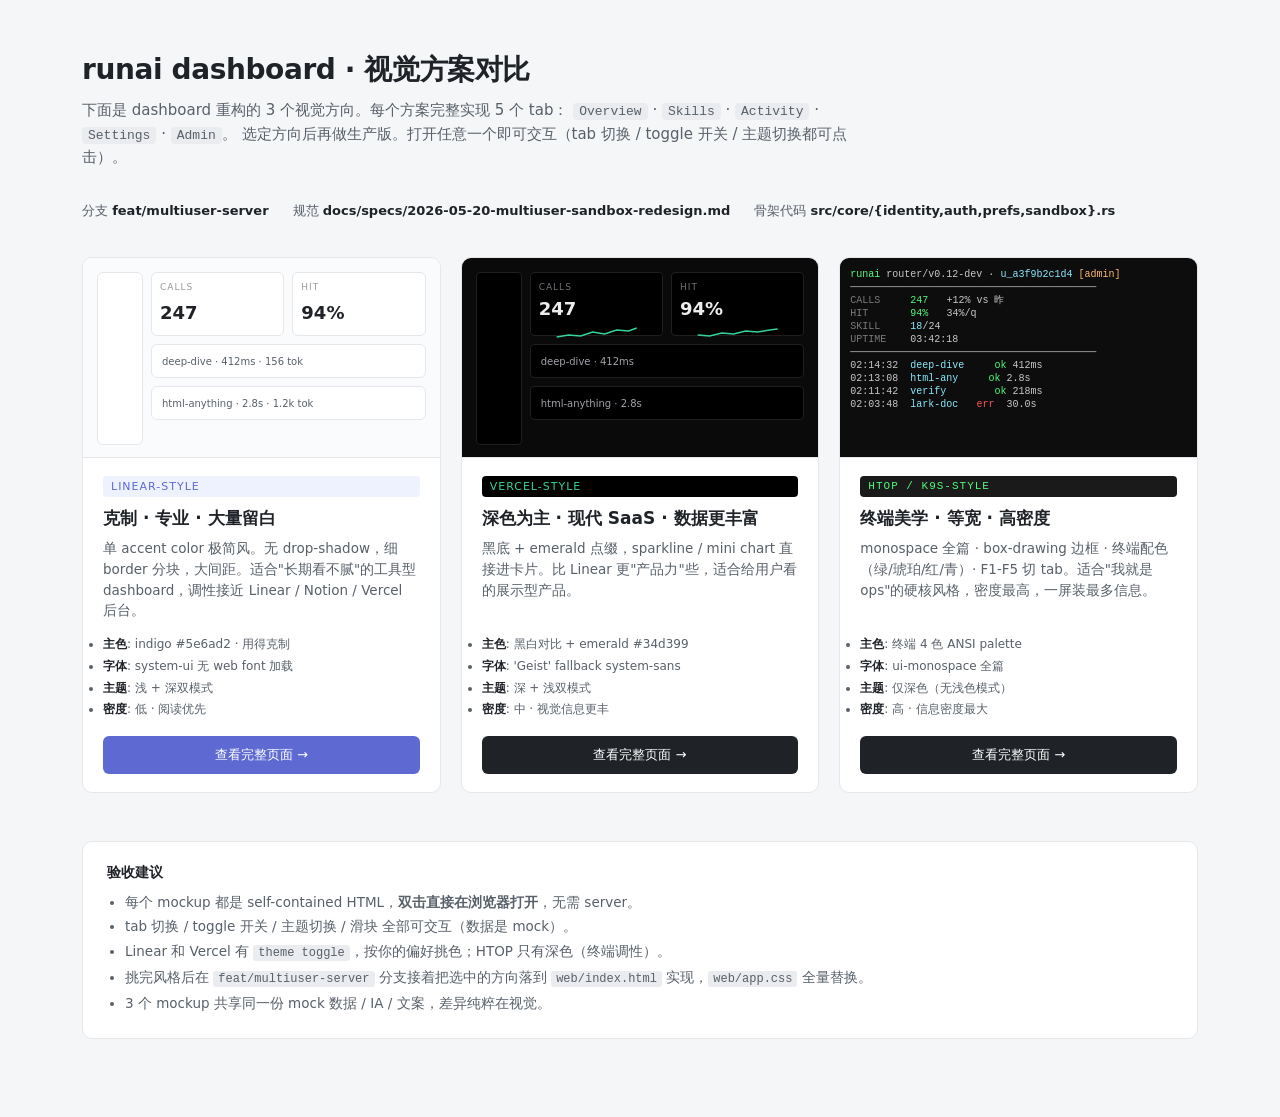
==== docs/specs/ui-mocks/index.html @ 76e66280 "[feat][Crosery] 多用户沙箱重构设计稿 + 3 视觉变种 mockup docs/specs/2026-05-20-multiuser-sandbox-redesign.md：850 行" ====
<!doctype html>
<html lang="zh">
<head>
<meta charset="utf-8">
<meta name="viewport" content="width=device-width,initial-scale=1">
<title>runai dashboard · 视觉方案对比</title>
<style>
  *{box-sizing:border-box;margin:0;padding:0}
  html,body{
    background:#f5f6f8;color:#1f2328;
    font-family:system-ui,-apple-system,"Segoe UI",Roboto,sans-serif;
    line-height:1.55;
    min-height:100vh;
  }
  .wrap{max-width:1180px;margin:0 auto;padding:48px 32px 80px}

  h1{font-size:28px;font-weight:700;letter-spacing:-0.4px;margin-bottom:8px}
  .lede{color:#586069;font-size:15px;max-width:780px;margin-bottom:32px}
  .lede code{
    background:#eaecef;padding:1px 6px;border-radius:4px;
    font-family:ui-monospace,"SF Mono",Consolas,monospace;font-size:13px;
  }

  .meta-strip{
    display:flex;gap:24px;margin-bottom:36px;
    color:#586069;font-size:13px;
  }
  .meta-strip b{color:#1f2328}

  .grid{display:grid;grid-template-columns:repeat(3,1fr);gap:20px}
  @media (max-width: 980px){.grid{grid-template-columns:1fr}}

  .card{
    background:#fff;
    border:1px solid #e5e7eb;
    border-radius:10px;
    overflow:hidden;
    display:flex;flex-direction:column;
    transition:transform 0.12s ease, box-shadow 0.12s ease;
  }
  .card:hover{
    transform:translateY(-2px);
    box-shadow:0 6px 24px rgba(15,20,30,0.06);
  }

  .preview{
    height:200px;
    position:relative;overflow:hidden;
    border-bottom:1px solid #e5e7eb;
  }

  /* preview - linear */
  .preview.linear{background:#fafbfc;padding:14px}
  .preview.linear::before{
    content:"";position:absolute;top:14px;left:14px;width:44px;height:calc(100% - 28px);
    background:#fff;border:1px solid #e5e7eb;border-radius:6px;
  }
  .preview.linear .body{
    margin-left:54px;height:100%;
    display:grid;grid-template-columns:repeat(2,1fr);gap:8px;align-content:start;
  }
  .preview.linear .body .m{
    background:#fff;border:1px solid #e5e7eb;border-radius:6px;
    padding:8px;height:64px;
    display:flex;flex-direction:column;justify-content:space-between;
  }
  .preview.linear .body .m .lbl{font-size:9px;color:#999;text-transform:uppercase;letter-spacing:1px}
  .preview.linear .body .m .v{font-size:18px;font-weight:600;color:#1f2328}
  .preview.linear .body .row{
    grid-column:1 / -1;height:34px;background:#fff;border:1px solid #e5e7eb;border-radius:6px;
    display:flex;align-items:center;padding:0 10px;font-size:10px;color:#586069;
  }
  .preview.linear .accent{color:#5e6ad2}

  /* preview - vercel */
  .preview.vercel{background:#0a0a0a;padding:14px;color:#ededed}
  .preview.vercel::before{
    content:"";position:absolute;top:14px;left:14px;width:44px;height:calc(100% - 28px);
    background:#000;border:1px solid #1f1f1f;border-radius:4px;
  }
  .preview.vercel .body{
    margin-left:54px;height:100%;
    display:grid;grid-template-columns:repeat(2,1fr);gap:8px;align-content:start;
  }
  .preview.vercel .body .m{
    background:#000;border:1px solid #1f1f1f;border-radius:4px;
    padding:8px;height:64px;
  }
  .preview.vercel .body .m .lbl{font-size:9px;color:#71717a;text-transform:uppercase;letter-spacing:1px}
  .preview.vercel .body .m .v{font-size:18px;font-weight:600;color:#ededed}
  .preview.vercel .body .m svg{margin-top:4px}
  .preview.vercel .body .row{
    grid-column:1 / -1;height:34px;background:#000;border:1px solid #1f1f1f;border-radius:4px;
    display:flex;align-items:center;padding:0 10px;font-size:10px;color:#a1a1aa;
  }
  .preview.vercel .accent{color:#34d399}

  /* preview - htop */
  .preview.htop{
    background:#0d0d0d;padding:10px;
    color:#c8c8c8;
    font-family:ui-monospace,"SF Mono","JetBrains Mono",Consolas,monospace;
    font-size:10px;line-height:1.3;
  }
  .preview.htop pre{font-family:inherit;font-size:inherit;line-height:inherit;color:inherit}
  .preview.htop .g{color:#50fa7b}
  .preview.htop .c{color:#8be9fd}
  .preview.htop .a{color:#ffb86c}
  .preview.htop .r{color:#ff5555}
  .preview.htop .d{color:#7a7a7a}

  .meta{padding:18px 20px;display:flex;flex-direction:column;flex:1}
  .meta h2{font-size:17px;font-weight:600;margin-bottom:6px}
  .meta .tag{
    display:inline-block;font-size:11px;text-transform:uppercase;letter-spacing:1px;
    background:#eef2ff;color:#5e6ad2;padding:2px 8px;border-radius:4px;
    margin-bottom:8px;
  }
  .meta.vercel .tag{background:#000;color:#34d399}
  .meta.htop .tag{
    background:#1a1a1a;color:#50fa7b;
    font-family:ui-monospace,"SF Mono",Consolas,monospace;
  }
  .meta p{color:#586069;font-size:13.5px;flex:1;margin-bottom:14px}
  .meta .traits{font-size:12px;color:#586069;margin-bottom:14px}
  .meta .traits li{margin-bottom:3px}
  .meta .traits b{color:#1f2328;font-weight:600}

  .btn{
    display:inline-flex;align-items:center;justify-content:center;
    padding:9px 14px;
    background:#1f2328;color:#fff;
    border:none;border-radius:6px;
    font-family:inherit;font-size:13px;font-weight:500;
    cursor:pointer;text-decoration:none;
    transition:background 0.12s ease;
  }
  .btn:hover{background:#0d1117}
  .btn.linear{background:#5e6ad2}
  .btn.linear:hover{background:#4d57b8}

  .footer-note{
    margin-top:48px;padding:20px 24px;
    background:#fff;border:1px solid #e5e7eb;border-radius:10px;
    font-size:13.5px;color:#586069;
  }
  .footer-note h3{font-size:14px;color:#1f2328;margin-bottom:8px;font-weight:600}
  .footer-note ul{margin-left:18px}
  .footer-note li{margin-bottom:4px}
  .footer-note code{
    background:#eaecef;padding:1px 5px;border-radius:3px;
    font-family:ui-monospace,"SF Mono",Consolas,monospace;font-size:12px;
  }
</style>
</head>
<body>
<div class="wrap">

  <h1>runai dashboard · 视觉方案对比</h1>
  <p class="lede">
    下面是 dashboard 重构的 3 个视觉方向。每个方案完整实现 5 个 tab：
    <code>Overview</code> · <code>Skills</code> · <code>Activity</code> · <code>Settings</code> · <code>Admin</code>。
    选定方向后再做生产版。打开任意一个即可交互（tab 切换 / toggle 开关 / 主题切换都可点击）。
  </p>

  <div class="meta-strip">
    <span>分支 <b>feat/multiuser-server</b></span>
    <span>规范 <b>docs/specs/2026-05-20-multiuser-sandbox-redesign.md</b></span>
    <span>骨架代码 <b>src/core/{identity,auth,prefs,sandbox}.rs</b></span>
  </div>

  <div class="grid">

    <!-- Linear -->
    <article class="card">
      <div class="preview linear">
        <div class="body">
          <div class="m"><div class="lbl">CALLS</div><div class="v">247</div></div>
          <div class="m"><div class="lbl">HIT</div><div class="v accent">94%</div></div>
          <div class="row">deep-dive · 412ms · 156 tok</div>
          <div class="row">html-anything · 2.8s · 1.2k tok</div>
        </div>
      </div>
      <div class="meta">
        <span class="tag">linear-style</span>
        <h2>克制 · 专业 · 大量留白</h2>
        <p>单 accent color 极简风。无 drop-shadow，细 border 分块，大间距。适合"长期看不腻"的工具型 dashboard，调性接近 Linear / Notion / Vercel 后台。</p>
        <ul class="traits">
          <li><b>主色</b>: indigo #5e6ad2 · 用得克制</li>
          <li><b>字体</b>: system-ui 无 web font 加载</li>
          <li><b>主题</b>: 浅 + 深双模式</li>
          <li><b>密度</b>: 低 · 阅读优先</li>
        </ul>
        <a class="btn linear" href="./dashboard-linear.html">查看完整页面 →</a>
      </div>
    </article>

    <!-- Vercel -->
    <article class="card">
      <div class="preview vercel">
        <div class="body">
          <div class="m">
            <div class="lbl">CALLS</div>
            <div class="v">247</div>
            <svg width="100%" height="14" viewBox="0 0 80 14"><polyline points="0,10 12,8 24,9 36,5 48,7 60,3 72,4 80,1" fill="none" stroke="#34d399" stroke-width="1.4"/></svg>
          </div>
          <div class="m">
            <div class="lbl">HIT</div>
            <div class="v accent">94%</div>
            <svg width="100%" height="14" viewBox="0 0 80 14"><polyline points="0,8 12,9 24,6 36,7 48,4 60,5 72,3 80,2" fill="none" stroke="#34d399" stroke-width="1.4"/></svg>
          </div>
          <div class="row">deep-dive · 412ms</div>
          <div class="row">html-anything · 2.8s</div>
        </div>
      </div>
      <div class="meta vercel">
        <span class="tag">vercel-style</span>
        <h2>深色为主 · 现代 SaaS · 数据更丰富</h2>
        <p>黑底 + emerald 点缀，sparkline / mini chart 直接进卡片。比 Linear 更"产品力"些，适合给用户看的展示型产品。</p>
        <ul class="traits">
          <li><b>主色</b>: 黑白对比 + emerald #34d399</li>
          <li><b>字体</b>: 'Geist' fallback system-sans</li>
          <li><b>主题</b>: 深 + 浅双模式</li>
          <li><b>密度</b>: 中 · 视觉信息更丰</li>
        </ul>
        <a class="btn" href="./dashboard-vercel.html">查看完整页面 →</a>
      </div>
    </article>

    <!-- HTOP -->
    <article class="card">
      <div class="preview htop">
<pre>
<span class="g">runai</span> router/v0.12-dev · <span class="c">u_a3f9b2c1d4</span> <span class="a">[admin]</span>
─────────────────────────────────────────
<span class="d">CALLS</span>     <span class="g">247</span>   +12% vs 昨
<span class="d">HIT</span>       <span class="g">94%</span>   34%/q
<span class="d">SKILL</span>     <span class="c">18</span>/24
<span class="d">UPTIME</span>    03:42:18
─────────────────────────────────────────
02:14:32  <span class="c">deep-dive</span>     <span class="g">ok</span> 412ms
02:13:08  <span class="c">html-any</span>     <span class="g">ok</span> 2.8s
02:11:42  <span class="c">verify</span>        <span class="g">ok</span> 218ms
02:03:48  <span class="c">lark-doc</span>   <span class="r">err</span>  30.0s
</pre>
      </div>
      <div class="meta htop">
        <span class="tag">htop / k9s-style</span>
        <h2>终端美学 · 等宽 · 高密度</h2>
        <p>monospace 全篇 · box-drawing 边框 · 终端配色（绿/琥珀/红/青）· F1-F5 切 tab。适合"我就是 ops"的硬核风格，密度最高，一屏装最多信息。</p>
        <ul class="traits">
          <li><b>主色</b>: 终端 4 色 ANSI palette</li>
          <li><b>字体</b>: ui-monospace 全篇</li>
          <li><b>主题</b>: 仅深色（无浅色模式）</li>
          <li><b>密度</b>: 高 · 信息密度最大</li>
        </ul>
        <a class="btn" href="./dashboard-htop.html">查看完整页面 →</a>
      </div>
    </article>

  </div>

  <div class="footer-note">
    <h3>验收建议</h3>
    <ul>
      <li>每个 mockup 都是 self-contained HTML，<b>双击直接在浏览器打开</b>，无需 server。</li>
      <li>tab 切换 / toggle 开关 / 主题切换 / 滑块 全部可交互（数据是 mock）。</li>
      <li>Linear 和 Vercel 有 <code>theme toggle</code>，按你的偏好挑色；HTOP 只有深色（终端调性）。</li>
      <li>挑完风格后在 <code>feat/multiuser-server</code> 分支接着把选中的方向落到 <code>web/index.html</code> 实现，<code>web/app.css</code> 全量替换。</li>
      <li>3 个 mockup 共享同一份 mock 数据 / IA / 文案，差异纯粹在视觉。</li>
    </ul>
  </div>

</div>
</body>
</html>
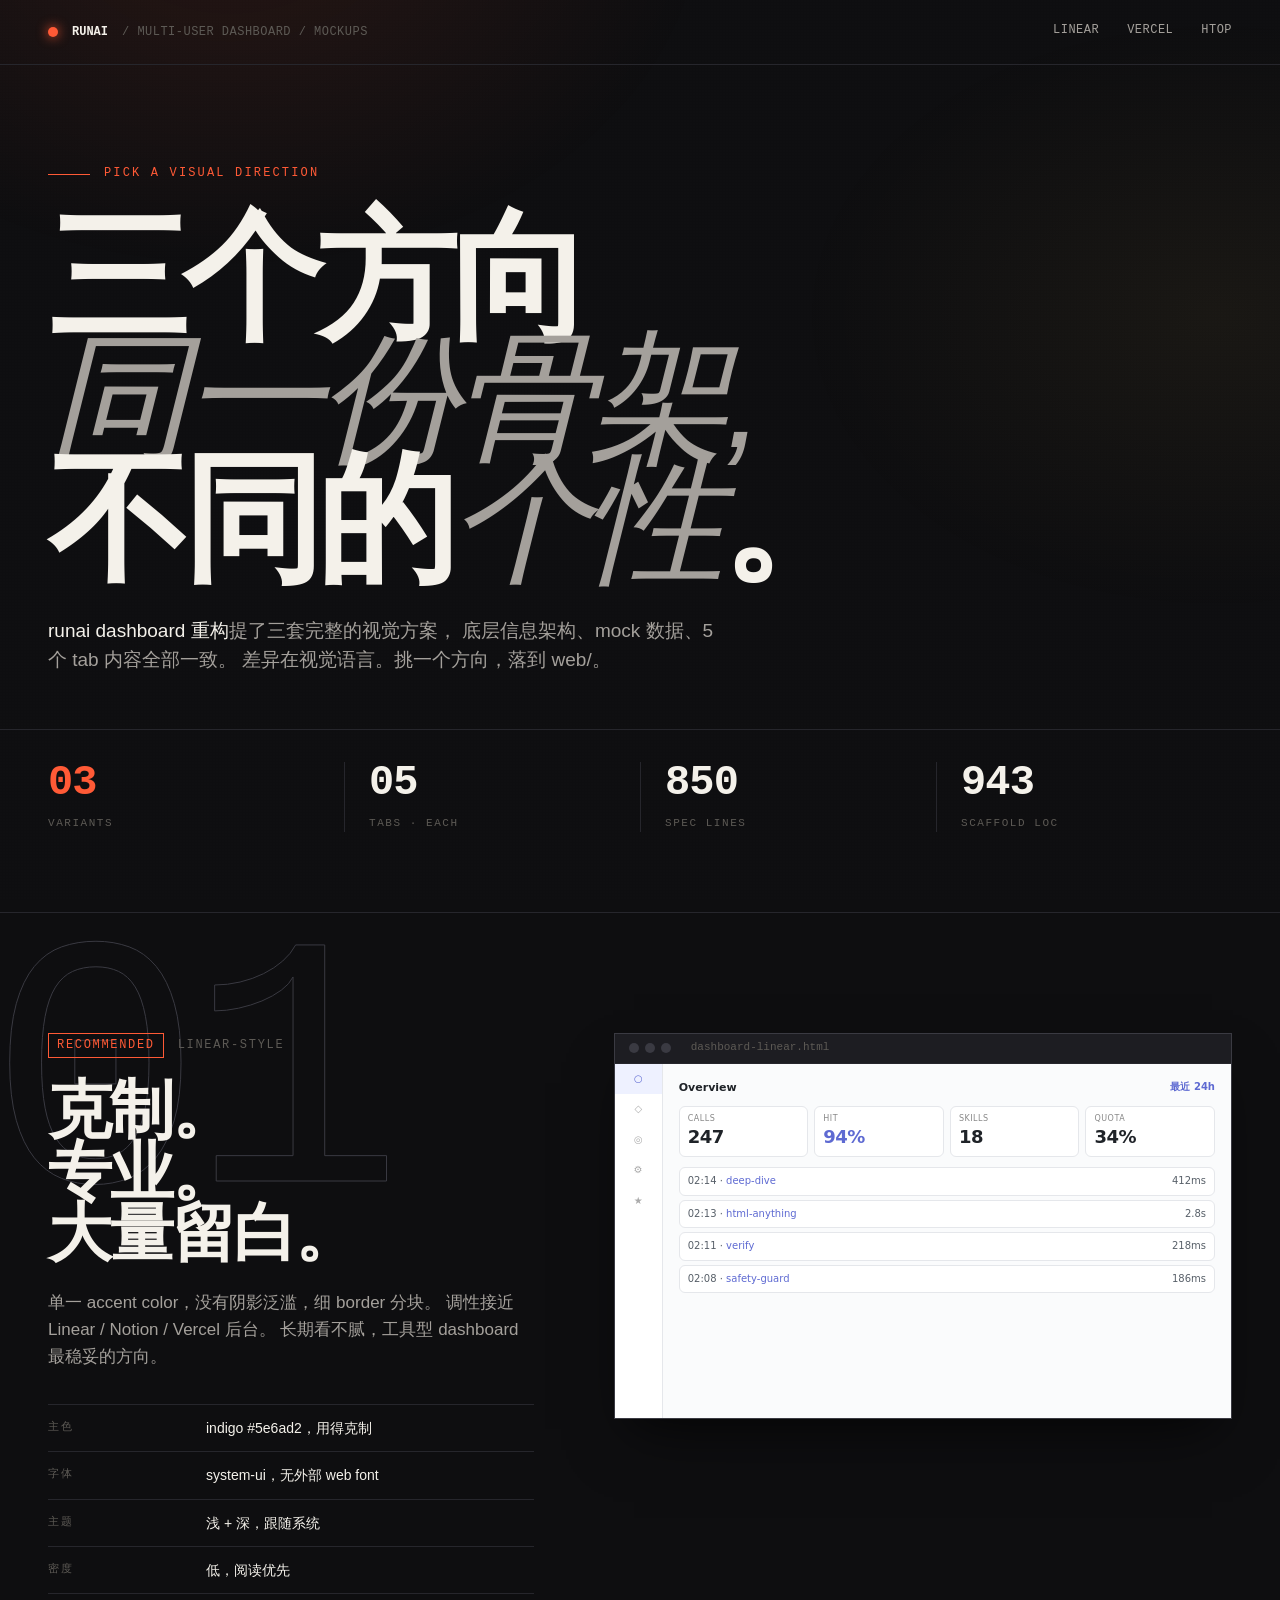
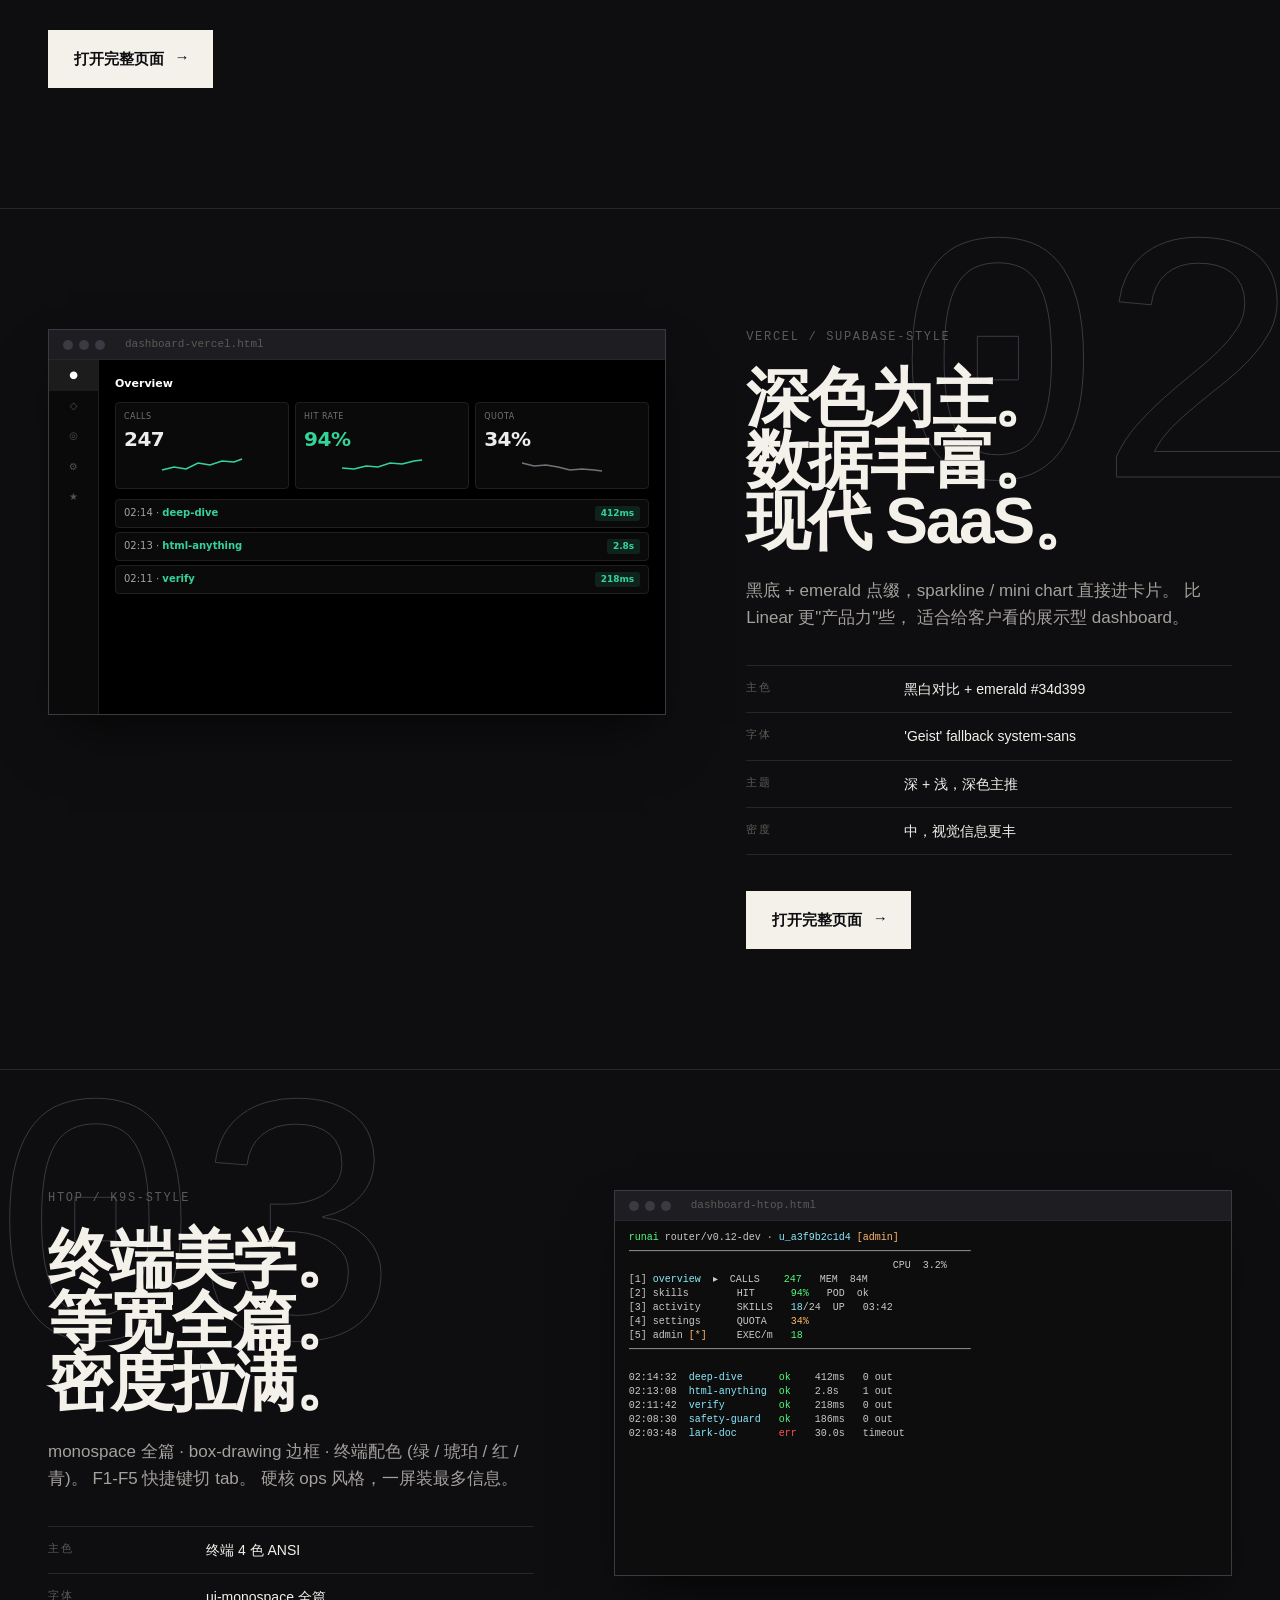
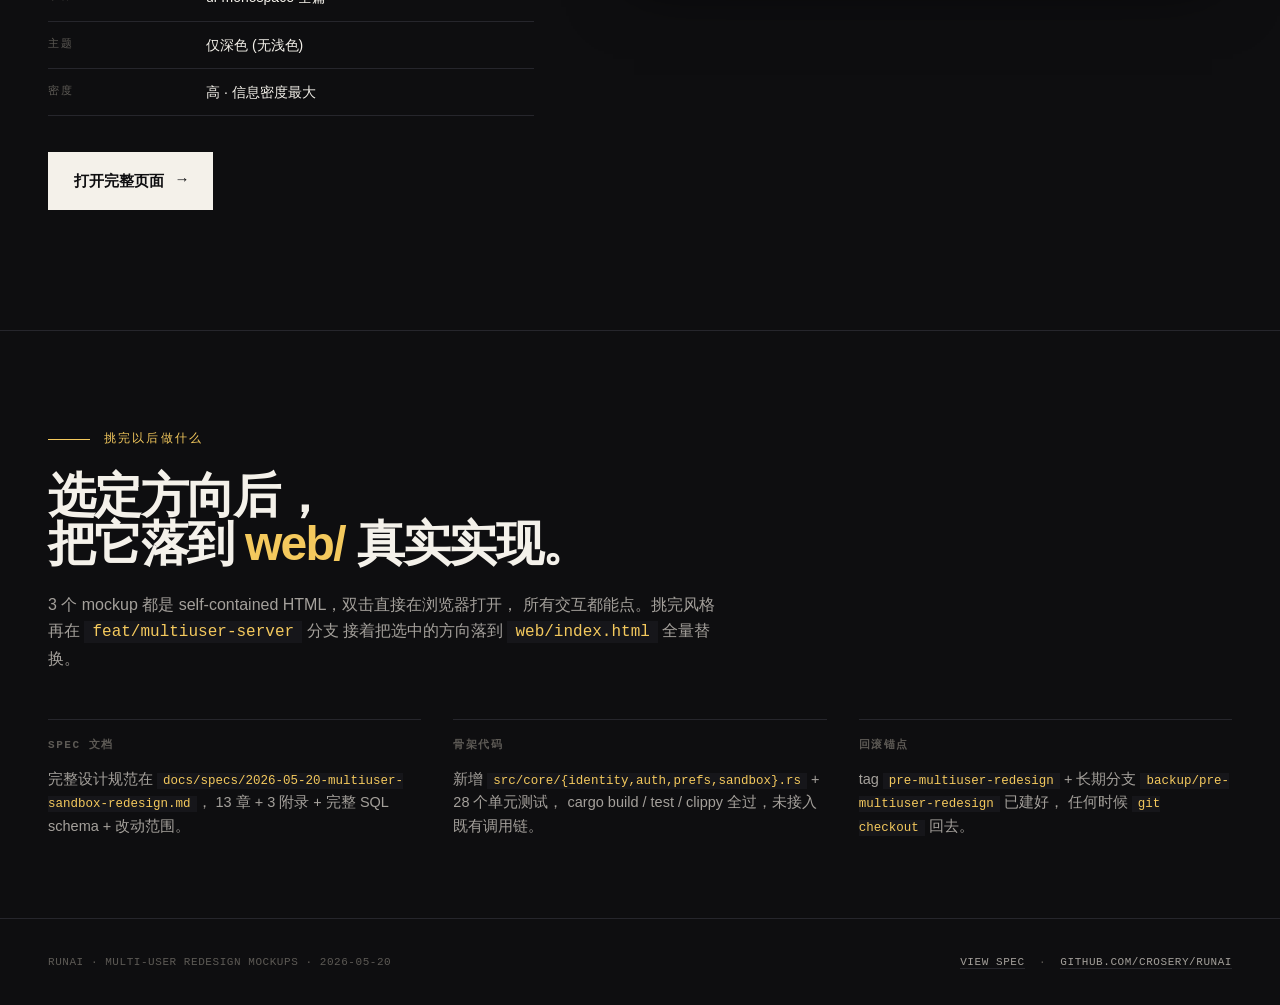
==== commit fdee38e5: "[feat][Crosery] 多用户 dashboard：server.rs 加 auth/prefs/library/admin/owner-aware skills+market handler" ====
--- a/docs/specs/ui-mocks/index.html
+++ b/docs/specs/ui-mocks/index.html
@@ -3,274 +3,661 @@
 <head>
 <meta charset="utf-8">
 <meta name="viewport" content="width=device-width,initial-scale=1">
-<title>runai dashboard · 视觉方案对比</title>
+<title>runai dashboard · 三个方向</title>
 <style>
-  *{box-sizing:border-box;margin:0;padding:0}
+  :root{
+    --bg:#0e0e10;
+    --bg-2:#16161a;
+    --bg-3:#1d1d22;
+    --ink:#f4f1ea;
+    --ink-2:#a4a09b;
+    --ink-3:#5d5a55;
+    --line:#26262c;
+    --line-bright:#3a3a42;
+    --accent:#ff5a36;
+    --accent-2:#f4c95d;
+    --mono:ui-monospace,"SF Mono","JetBrains Mono",Menlo,monospace;
+  }
+  *{margin:0;padding:0;box-sizing:border-box}
+  ::selection{background:var(--accent);color:#000}
   html,body{
-    background:#f5f6f8;color:#1f2328;
-    font-family:system-ui,-apple-system,"Segoe UI",Roboto,sans-serif;
-    line-height:1.55;
-    min-height:100vh;
-  }
-  .wrap{max-width:1180px;margin:0 auto;padding:48px 32px 80px}
-
-  h1{font-size:28px;font-weight:700;letter-spacing:-0.4px;margin-bottom:8px}
-  .lede{color:#586069;font-size:15px;max-width:780px;margin-bottom:32px}
-  .lede code{
-    background:#eaecef;padding:1px 6px;border-radius:4px;
-    font-family:ui-monospace,"SF Mono",Consolas,monospace;font-size:13px;
-  }
-
-  .meta-strip{
-    display:flex;gap:24px;margin-bottom:36px;
-    color:#586069;font-size:13px;
-  }
-  .meta-strip b{color:#1f2328}
-
-  .grid{display:grid;grid-template-columns:repeat(3,1fr);gap:20px}
-  @media (max-width: 980px){.grid{grid-template-columns:1fr}}
-
-  .card{
-    background:#fff;
-    border:1px solid #e5e7eb;
-    border-radius:10px;
+    background:var(--bg);color:var(--ink);
+    font-family:"Inter",-apple-system,BlinkMacSystemFont,"Segoe UI",sans-serif;
+    font-feature-settings:"ss01","cv11";
+    line-height:1.45;
+    overflow-x:hidden;
+  }
+  body::before{
+    content:"";position:fixed;inset:0;pointer-events:none;z-index:1;
+    background-image:
+      radial-gradient(circle at 1px 1px, rgba(255,255,255,0.018) 1px, transparent 0);
+    background-size:3px 3px;
+    mix-blend-mode:overlay;
+  }
+  body::after{
+    content:"";position:fixed;inset:0;pointer-events:none;z-index:0;
+    background:
+      radial-gradient(800px 600px at 18% -10%, rgba(255,90,54,0.10), transparent 60%),
+      radial-gradient(700px 500px at 95% 35%, rgba(244,201,93,0.05), transparent 60%);
+  }
+  main{position:relative;z-index:2}
+
+  /* ============ HEADER ============ */
+  header.bar{
+    display:flex;justify-content:space-between;align-items:center;
+    padding:22px 48px;
+    border-bottom:1px solid var(--line);
+    font-family:var(--mono);
+    font-size:12px;
+    letter-spacing:0.04em;
+    text-transform:uppercase;
+    color:var(--ink-2);
+  }
+  header.bar .brand{display:flex;align-items:center;gap:14px}
+  header.bar .brand .dot{
+    width:10px;height:10px;background:var(--accent);
+    border-radius:50%;
+    box-shadow:0 0 12px var(--accent);
+  }
+  header.bar .brand b{color:var(--ink);font-weight:600;letter-spacing:0}
+  header.bar .crumb{color:var(--ink-3)}
+  header.bar nav{display:flex;gap:28px}
+  header.bar nav a{
+    color:var(--ink-2);text-decoration:none;
+    border-bottom:1px solid transparent;padding-bottom:2px;
+    transition:color 0.15s,border-color 0.15s;
+  }
+  header.bar nav a:hover{color:var(--ink);border-color:var(--accent)}
+
+  /* ============ HERO ============ */
+  .hero{
+    padding:100px 48px 80px;
+    position:relative;
     overflow:hidden;
-    display:flex;flex-direction:column;
-    transition:transform 0.12s ease, box-shadow 0.12s ease;
-  }
-  .card:hover{
-    transform:translateY(-2px);
-    box-shadow:0 6px 24px rgba(15,20,30,0.06);
-  }
-
-  .preview{
-    height:200px;
-    position:relative;overflow:hidden;
-    border-bottom:1px solid #e5e7eb;
-  }
-
-  /* preview - linear */
-  .preview.linear{background:#fafbfc;padding:14px}
-  .preview.linear::before{
-    content:"";position:absolute;top:14px;left:14px;width:44px;height:calc(100% - 28px);
+  }
+  .hero .eyebrow{
+    font-family:var(--mono);
+    font-size:12px;
+    letter-spacing:0.18em;
+    text-transform:uppercase;
+    color:var(--accent);
+    margin-bottom:34px;
+    display:flex;align-items:center;gap:14px;
+  }
+  .hero .eyebrow::before{
+    content:"";width:42px;height:1px;background:var(--accent);
+  }
+  .hero h1{
+    font-size:clamp(72px,11vw,168px);
+    font-weight:800;
+    letter-spacing:-0.05em;
+    line-height:0.86;
+    margin:0 0 36px;
+    color:var(--ink);
+  }
+  .hero h1 span.italic{
+    font-style:italic;font-weight:300;
+    color:var(--ink-2);
+    display:inline-block;
+    letter-spacing:-0.04em;
+  }
+  .hero .lede{
+    max-width:680px;font-size:19px;color:var(--ink-2);
+    line-height:1.55;margin-bottom:54px;
+  }
+  .hero .lede b{color:var(--ink);font-weight:500}
+
+  .stats{
+    display:grid;
+    grid-template-columns:repeat(4,1fr);
+    border-top:1px solid var(--line);
+    margin:0 -48px;
+    padding:32px 48px 0;
+  }
+  .stats .cell{
+    padding:0 32px 0 0;
+    border-left:1px solid var(--line);
+    padding-left:24px;
+  }
+  .stats .cell:first-child{border-left:none;padding-left:0}
+  .stats .num{
+    font-family:var(--mono);
+    font-size:42px;font-weight:600;letter-spacing:-0.02em;
+    color:var(--ink);
+    line-height:1;
+  }
+  .stats .num em{font-style:normal;color:var(--accent)}
+  .stats .lbl{
+    font-family:var(--mono);
+    font-size:11px;
+    text-transform:uppercase;letter-spacing:0.14em;
+    color:var(--ink-3);
+    margin-top:12px;
+  }
+
+  /* ============ VARIANT ROW ============ */
+  .variant{
+    position:relative;
+    padding:120px 48px;
+    border-top:1px solid var(--line);
+    overflow:hidden;
+  }
+  .variant .bignum{
+    position:absolute;
+    left:-12px;top:30px;
+    font-family:var(--mono);
+    font-size:clamp(180px,28vw,420px);
+    font-weight:200;
+    line-height:0.8;
+    letter-spacing:-0.04em;
+    color:transparent;
+    -webkit-text-stroke:1px var(--line-bright);
+    pointer-events:none;
+    z-index:0;
+    user-select:none;
+  }
+  .variant .grid{
+    display:grid;
+    grid-template-columns:1.1fr 1.4fr;
+    gap:80px;
+    position:relative;
+    z-index:1;
+    align-items:start;
+  }
+  .variant.flip .grid{grid-template-columns:1.4fr 1.1fr}
+  .variant.flip .preview-area{order:-1}
+
+  .variant .meta-tag{
+    display:flex;align-items:center;gap:14px;
+    font-family:var(--mono);font-size:12px;
+    letter-spacing:0.14em;text-transform:uppercase;
+    color:var(--ink-3);
+    margin-bottom:22px;
+  }
+  .variant .meta-tag .badge{
+    color:var(--accent);
+    border:1px solid var(--accent);
+    padding:3px 8px;
+  }
+  .variant h2{
+    font-size:64px;
+    font-weight:800;
+    letter-spacing:-0.035em;
+    line-height:0.96;
+    margin-bottom:24px;
+    color:var(--ink);
+  }
+  .variant .desc{
+    font-size:17px;color:var(--ink-2);max-width:520px;
+    line-height:1.6;margin-bottom:34px;
+  }
+  .variant ul.traits{
+    list-style:none;border-top:1px solid var(--line);margin-bottom:36px;
+  }
+  .variant ul.traits li{
+    display:grid;grid-template-columns:140px 1fr;gap:18px;
+    padding:13px 0;border-bottom:1px solid var(--line);
+    font-size:14px;color:var(--ink);
+  }
+  .variant ul.traits .k{
+    font-family:var(--mono);font-size:11px;
+    text-transform:uppercase;letter-spacing:0.14em;color:var(--ink-3);
+    padding-top:2px;
+  }
+
+  .cta{
+    display:inline-flex;align-items:center;gap:14px;
+    padding:18px 26px;
+    background:var(--ink);color:var(--bg);
+    text-decoration:none;
+    font-weight:600;font-size:15px;letter-spacing:-0.005em;
+    transition:transform 0.18s cubic-bezier(.2,.7,.3,1),background 0.18s;
+  }
+  .cta:hover{transform:translate(4px,-2px);background:var(--accent);color:#000}
+  .cta .arr{
+    font-family:var(--mono);font-weight:400;
+    transition:transform 0.18s cubic-bezier(.2,.7,.3,1);
+  }
+  .cta:hover .arr{transform:translateX(4px)}
+  .cta.secondary{background:transparent;color:var(--ink);border:1px solid var(--line-bright)}
+  .cta.secondary:hover{background:var(--ink);color:var(--bg)}
+
+  /* ============ PREVIEW THUMBS ============ */
+  .preview-area{
+    position:relative;
+  }
+  .preview-frame{
+    border:1px solid var(--line-bright);
+    background:var(--bg-2);
+    overflow:hidden;
+    box-shadow:
+      0 30px 60px -20px rgba(0,0,0,0.5),
+      0 18px 36px -18px rgba(0,0,0,0.35);
+    aspect-ratio:1.6 / 1;
+    position:relative;
+  }
+  .preview-frame .titlebar{
+    height:30px;background:var(--bg-3);
+    border-bottom:1px solid var(--line);
+    display:flex;align-items:center;padding:0 14px;gap:6px;
+  }
+  .preview-frame .titlebar i{
+    display:block;width:10px;height:10px;border-radius:50%;
+    background:var(--line-bright);
+  }
+  .preview-frame .titlebar .pathline{
+    margin-left:14px;font-family:var(--mono);font-size:11px;color:var(--ink-3);
+  }
+  .preview-body{
+    height:calc(100% - 30px);
+    overflow:hidden;
+    position:relative;
+  }
+
+  /* Linear preview */
+  .preview-linear .preview-body{
+    background:#fafbfc;color:#1f2328;display:grid;grid-template-columns:48px 1fr;
+    font-family:-apple-system,system-ui,sans-serif;
+  }
+  .preview-linear .lin-sidebar{
+    background:#fff;border-right:1px solid #e5e7eb;
+  }
+  .preview-linear .lin-sidebar .item{padding:8px 0;text-align:center;font-size:10px;color:#aaa}
+  .preview-linear .lin-sidebar .item.active{color:#5e6ad2;background:#eef1ff}
+  .preview-linear .lin-main{padding:16px}
+  .preview-linear .lin-h{font-weight:600;font-size:11px;color:#1f2328;margin-bottom:10px;display:flex;justify-content:space-between}
+  .preview-linear .lin-h .actions{color:#5e6ad2;font-size:10px}
+  .preview-linear .lin-metrics{display:grid;grid-template-columns:repeat(4,1fr);gap:6px;margin-bottom:10px}
+  .preview-linear .lin-m{background:#fff;border:1px solid #e5e7eb;border-radius:6px;padding:6px 8px}
+  .preview-linear .lin-m .lbl{font-size:8px;color:#888;text-transform:uppercase;letter-spacing:0.5px}
+  .preview-linear .lin-m .v{font-size:18px;font-weight:600;color:#1f2328;letter-spacing:-0.5px}
+  .preview-linear .lin-m .v.ind{color:#5e6ad2}
+  .preview-linear .lin-row{
     background:#fff;border:1px solid #e5e7eb;border-radius:6px;
-  }
-  .preview.linear .body{
-    margin-left:54px;height:100%;
-    display:grid;grid-template-columns:repeat(2,1fr);gap:8px;align-content:start;
-  }
-  .preview.linear .body .m{
-    background:#fff;border:1px solid #e5e7eb;border-radius:6px;
-    padding:8px;height:64px;
-    display:flex;flex-direction:column;justify-content:space-between;
-  }
-  .preview.linear .body .m .lbl{font-size:9px;color:#999;text-transform:uppercase;letter-spacing:1px}
-  .preview.linear .body .m .v{font-size:18px;font-weight:600;color:#1f2328}
-  .preview.linear .body .row{
-    grid-column:1 / -1;height:34px;background:#fff;border:1px solid #e5e7eb;border-radius:6px;
-    display:flex;align-items:center;padding:0 10px;font-size:10px;color:#586069;
-  }
-  .preview.linear .accent{color:#5e6ad2}
-
-  /* preview - vercel */
-  .preview.vercel{background:#0a0a0a;padding:14px;color:#ededed}
-  .preview.vercel::before{
-    content:"";position:absolute;top:14px;left:14px;width:44px;height:calc(100% - 28px);
-    background:#000;border:1px solid #1f1f1f;border-radius:4px;
-  }
-  .preview.vercel .body{
-    margin-left:54px;height:100%;
-    display:grid;grid-template-columns:repeat(2,1fr);gap:8px;align-content:start;
-  }
-  .preview.vercel .body .m{
-    background:#000;border:1px solid #1f1f1f;border-radius:4px;
-    padding:8px;height:64px;
-  }
-  .preview.vercel .body .m .lbl{font-size:9px;color:#71717a;text-transform:uppercase;letter-spacing:1px}
-  .preview.vercel .body .m .v{font-size:18px;font-weight:600;color:#ededed}
-  .preview.vercel .body .m svg{margin-top:4px}
-  .preview.vercel .body .row{
-    grid-column:1 / -1;height:34px;background:#000;border:1px solid #1f1f1f;border-radius:4px;
-    display:flex;align-items:center;padding:0 10px;font-size:10px;color:#a1a1aa;
-  }
-  .preview.vercel .accent{color:#34d399}
-
-  /* preview - htop */
-  .preview.htop{
-    background:#0d0d0d;padding:10px;
-    color:#c8c8c8;
-    font-family:ui-monospace,"SF Mono","JetBrains Mono",Consolas,monospace;
-    font-size:10px;line-height:1.3;
-  }
-  .preview.htop pre{font-family:inherit;font-size:inherit;line-height:inherit;color:inherit}
-  .preview.htop .g{color:#50fa7b}
-  .preview.htop .c{color:#8be9fd}
-  .preview.htop .a{color:#ffb86c}
-  .preview.htop .r{color:#ff5555}
-  .preview.htop .d{color:#7a7a7a}
-
-  .meta{padding:18px 20px;display:flex;flex-direction:column;flex:1}
-  .meta h2{font-size:17px;font-weight:600;margin-bottom:6px}
-  .meta .tag{
-    display:inline-block;font-size:11px;text-transform:uppercase;letter-spacing:1px;
-    background:#eef2ff;color:#5e6ad2;padding:2px 8px;border-radius:4px;
-    margin-bottom:8px;
-  }
-  .meta.vercel .tag{background:#000;color:#34d399}
-  .meta.htop .tag{
-    background:#1a1a1a;color:#50fa7b;
-    font-family:ui-monospace,"SF Mono",Consolas,monospace;
-  }
-  .meta p{color:#586069;font-size:13.5px;flex:1;margin-bottom:14px}
-  .meta .traits{font-size:12px;color:#586069;margin-bottom:14px}
-  .meta .traits li{margin-bottom:3px}
-  .meta .traits b{color:#1f2328;font-weight:600}
-
-  .btn{
-    display:inline-flex;align-items:center;justify-content:center;
-    padding:9px 14px;
-    background:#1f2328;color:#fff;
-    border:none;border-radius:6px;
-    font-family:inherit;font-size:13px;font-weight:500;
-    cursor:pointer;text-decoration:none;
-    transition:background 0.12s ease;
-  }
-  .btn:hover{background:#0d1117}
-  .btn.linear{background:#5e6ad2}
-  .btn.linear:hover{background:#4d57b8}
-
-  .footer-note{
-    margin-top:48px;padding:20px 24px;
-    background:#fff;border:1px solid #e5e7eb;border-radius:10px;
-    font-size:13.5px;color:#586069;
-  }
-  .footer-note h3{font-size:14px;color:#1f2328;margin-bottom:8px;font-weight:600}
-  .footer-note ul{margin-left:18px}
-  .footer-note li{margin-bottom:4px}
-  .footer-note code{
-    background:#eaecef;padding:1px 5px;border-radius:3px;
-    font-family:ui-monospace,"SF Mono",Consolas,monospace;font-size:12px;
+    padding:6px 8px;font-size:10px;color:#586069;margin-bottom:4px;
+    display:flex;justify-content:space-between;
+  }
+  .preview-linear .lin-row b{color:#5e6ad2;font-weight:500}
+
+  /* Vercel preview */
+  .preview-vercel .preview-body{
+    background:#000;color:#ededed;display:grid;grid-template-columns:50px 1fr;
+    font-family:system-ui,-apple-system,sans-serif;
+  }
+  .preview-vercel .v-sidebar{
+    background:#0a0a0a;border-right:1px solid #1f1f1f;
+  }
+  .preview-vercel .v-sidebar .item{padding:8px 0;text-align:center;font-size:10px;color:#525252}
+  .preview-vercel .v-sidebar .item.active{color:#fff;background:#1c1c1c}
+  .preview-vercel .v-main{padding:16px}
+  .preview-vercel .v-h{font-weight:700;font-size:11px;color:#fff;margin-bottom:10px}
+  .preview-vercel .v-metrics{display:grid;grid-template-columns:repeat(3,1fr);gap:6px;margin-bottom:10px}
+  .preview-vercel .v-m{background:#0a0a0a;border:1px solid #1f1f1f;border-radius:4px;padding:8px}
+  .preview-vercel .v-m .lbl{font-size:8px;color:#71717a;text-transform:uppercase;letter-spacing:0.5px}
+  .preview-vercel .v-m .v{font-size:20px;font-weight:700;color:#ededed;letter-spacing:-0.5px;margin-top:2px}
+  .preview-vercel .v-m .v.gn{color:#34d399}
+  .preview-vercel .v-m svg{margin-top:4px}
+  .preview-vercel .v-row{
+    background:#0a0a0a;border:1px solid #1f1f1f;border-radius:4px;
+    padding:6px 8px;font-size:10px;color:#a1a1aa;margin-bottom:4px;
+    display:flex;justify-content:space-between;align-items:center;
+  }
+  .preview-vercel .v-row b{color:#34d399;font-weight:600}
+  .preview-vercel .v-pill{
+    background:rgba(52,211,153,0.12);color:#34d399;
+    padding:1px 6px;border-radius:3px;font-size:9px;font-weight:600;
+  }
+
+  /* HTOP preview */
+  .preview-htop .preview-body{
+    background:#0d0d0d;color:#c8c8c8;
+    font-family:var(--mono);font-size:10px;
+    padding:10px 14px;line-height:1.4;
+  }
+  .preview-htop pre{font-family:inherit;font-size:inherit;line-height:inherit;color:inherit;white-space:pre;overflow:hidden}
+  .preview-htop .g{color:#50fa7b}
+  .preview-htop .c{color:#8be9fd}
+  .preview-htop .a{color:#ffb86c}
+  .preview-htop .r{color:#ff5555}
+  .preview-htop .d{color:#7a7a7a}
+  .preview-htop .p{color:#bd93f9}
+
+  /* ============ DECISION + FOOTER ============ */
+  .decision{
+    padding:100px 48px 80px;
+    border-top:1px solid var(--line);
+    position:relative;
+  }
+  .decision .eyebrow{
+    font-family:var(--mono);
+    font-size:12px;letter-spacing:0.18em;text-transform:uppercase;
+    color:var(--accent-2);margin-bottom:24px;
+    display:flex;align-items:center;gap:14px;
+  }
+  .decision .eyebrow::before{content:"";width:42px;height:1px;background:var(--accent-2)}
+  .decision h3{
+    font-size:48px;font-weight:800;letter-spacing:-0.035em;
+    line-height:1;margin-bottom:24px;max-width:780px;
+  }
+  .decision p{font-size:16px;color:var(--ink-2);max-width:680px;line-height:1.6}
+  .decision .grid{
+    display:grid;grid-template-columns:repeat(3,1fr);gap:32px;
+    margin-top:48px;
+  }
+  .decision .col h4{
+    font-family:var(--mono);font-size:11px;
+    letter-spacing:0.14em;text-transform:uppercase;
+    color:var(--ink-3);margin-bottom:14px;
+    border-top:1px solid var(--line);padding-top:18px;
+  }
+  .decision .col p{font-size:14.5px;line-height:1.6}
+  .decision .col p code{
+    font-family:var(--mono);font-size:12.5px;
+    background:var(--bg-2);padding:1px 6px;color:var(--accent-2);
+  }
+
+  footer.foot{
+    padding:36px 48px;
+    border-top:1px solid var(--line);
+    font-family:var(--mono);
+    font-size:11px;letter-spacing:0.05em;text-transform:uppercase;
+    color:var(--ink-3);
+    display:flex;justify-content:space-between;align-items:center;
+  }
+  footer.foot a{color:var(--ink-2);text-decoration:none;border-bottom:1px solid var(--line)}
+  footer.foot a:hover{color:var(--accent);border-color:var(--accent)}
+
+  @media (max-width:880px){
+    header.bar{padding:18px 24px}
+    .hero{padding:60px 24px 50px}
+    .hero h1{font-size:54px}
+    .stats{grid-template-columns:repeat(2,1fr);row-gap:24px}
+    .stats .cell{padding:0;border-left:none;border-top:1px solid var(--line);padding-top:18px}
+    .variant{padding:60px 24px}
+    .variant .grid{grid-template-columns:1fr;gap:36px}
+    .variant.flip .preview-area{order:0}
+    .variant h2{font-size:42px}
+    .variant .bignum{font-size:180px;top:10px}
+    .decision{padding:60px 24px}
+    .decision h3{font-size:32px}
+    .decision .grid{grid-template-columns:1fr;gap:24px}
+    footer.foot{flex-direction:column;align-items:flex-start;gap:8px}
   }
 </style>
 </head>
 <body>
-<div class="wrap">
-
-  <h1>runai dashboard · 视觉方案对比</h1>
-  <p class="lede">
-    下面是 dashboard 重构的 3 个视觉方向。每个方案完整实现 5 个 tab：
-    <code>Overview</code> · <code>Skills</code> · <code>Activity</code> · <code>Settings</code> · <code>Admin</code>。
-    选定方向后再做生产版。打开任意一个即可交互（tab 切换 / toggle 开关 / 主题切换都可点击）。
-  </p>
-
-  <div class="meta-strip">
-    <span>分支 <b>feat/multiuser-server</b></span>
-    <span>规范 <b>docs/specs/2026-05-20-multiuser-sandbox-redesign.md</b></span>
-    <span>骨架代码 <b>src/core/{identity,auth,prefs,sandbox}.rs</b></span>
-  </div>
-
-  <div class="grid">
-
-    <!-- Linear -->
-    <article class="card">
-      <div class="preview linear">
-        <div class="body">
-          <div class="m"><div class="lbl">CALLS</div><div class="v">247</div></div>
-          <div class="m"><div class="lbl">HIT</div><div class="v accent">94%</div></div>
-          <div class="row">deep-dive · 412ms · 156 tok</div>
-          <div class="row">html-anything · 2.8s · 1.2k tok</div>
+
+<main>
+
+  <!-- ============ HEADER ============ -->
+  <header class="bar">
+    <div class="brand">
+      <span class="dot"></span>
+      <b>runai</b>
+      <span class="crumb">/ multi-user dashboard / mockups</span>
+    </div>
+    <nav>
+      <a href="./dashboard-linear.html">linear</a>
+      <a href="./dashboard-vercel.html">vercel</a>
+      <a href="./dashboard-htop.html">htop</a>
+    </nav>
+  </header>
+
+  <!-- ============ HERO ============ -->
+  <section class="hero">
+    <div class="eyebrow">pick a visual direction</div>
+    <h1>三个方向<br><span class="italic">同一份骨架,</span><br>不同的<span class="italic">个性</span>。</h1>
+    <p class="lede">
+      <b>runai dashboard 重构</b>提了三套完整的视觉方案，
+      底层信息架构、mock 数据、5 个 tab 内容全部一致。
+      差异在视觉语言。挑一个方向，落到 web/。
+    </p>
+    <div class="stats">
+      <div class="cell">
+        <div class="num"><em>03</em></div>
+        <div class="lbl">variants</div>
+      </div>
+      <div class="cell">
+        <div class="num">05</div>
+        <div class="lbl">tabs · each</div>
+      </div>
+      <div class="cell">
+        <div class="num">850</div>
+        <div class="lbl">spec lines</div>
+      </div>
+      <div class="cell">
+        <div class="num">943</div>
+        <div class="lbl">scaffold loc</div>
+      </div>
+    </div>
+  </section>
+
+  <!-- ============ VARIANT 01 — LINEAR ============ -->
+  <section class="variant">
+    <div class="bignum">01</div>
+    <div class="grid">
+
+      <div class="left-col">
+        <div class="meta-tag">
+          <span class="badge">recommended</span>
+          <span>linear-style</span>
         </div>
-      </div>
-      <div class="meta">
-        <span class="tag">linear-style</span>
-        <h2>克制 · 专业 · 大量留白</h2>
-        <p>单 accent color 极简风。无 drop-shadow，细 border 分块，大间距。适合"长期看不腻"的工具型 dashboard，调性接近 Linear / Notion / Vercel 后台。</p>
+        <h2>克制。<br>专业。<br>大量留白。</h2>
+        <p class="desc">
+          单一 accent color，没有阴影泛滥，细 border 分块。
+          调性接近 Linear / Notion / Vercel 后台。
+          长期看不腻，工具型 dashboard 最稳妥的方向。
+        </p>
         <ul class="traits">
-          <li><b>主色</b>: indigo #5e6ad2 · 用得克制</li>
-          <li><b>字体</b>: system-ui 无 web font 加载</li>
-          <li><b>主题</b>: 浅 + 深双模式</li>
-          <li><b>密度</b>: 低 · 阅读优先</li>
+          <li><span class="k">主色</span><span>indigo #5e6ad2，用得克制</span></li>
+          <li><span class="k">字体</span><span>system-ui，无外部 web font</span></li>
+          <li><span class="k">主题</span><span>浅 + 深，跟随系统</span></li>
+          <li><span class="k">密度</span><span>低，阅读优先</span></li>
         </ul>
-        <a class="btn linear" href="./dashboard-linear.html">查看完整页面 →</a>
-      </div>
-    </article>
-
-    <!-- Vercel -->
-    <article class="card">
-      <div class="preview vercel">
-        <div class="body">
-          <div class="m">
-            <div class="lbl">CALLS</div>
-            <div class="v">247</div>
-            <svg width="100%" height="14" viewBox="0 0 80 14"><polyline points="0,10 12,8 24,9 36,5 48,7 60,3 72,4 80,1" fill="none" stroke="#34d399" stroke-width="1.4"/></svg>
+        <a class="cta" href="./dashboard-linear.html">
+          打开完整页面 <span class="arr">→</span>
+        </a>
+      </div>
+
+      <div class="preview-area">
+        <a href="./dashboard-linear.html" style="text-decoration:none;color:inherit">
+        <div class="preview-frame preview-linear">
+          <div class="titlebar"><i></i><i></i><i></i><span class="pathline">dashboard-linear.html</span></div>
+          <div class="preview-body">
+            <div class="lin-sidebar">
+              <div class="item active">○</div>
+              <div class="item">◇</div>
+              <div class="item">◎</div>
+              <div class="item">⚙</div>
+              <div class="item">★</div>
+            </div>
+            <div class="lin-main">
+              <div class="lin-h">Overview <span class="actions">最近 24h</span></div>
+              <div class="lin-metrics">
+                <div class="lin-m"><div class="lbl">CALLS</div><div class="v">247</div></div>
+                <div class="lin-m"><div class="lbl">HIT</div><div class="v ind">94%</div></div>
+                <div class="lin-m"><div class="lbl">SKILLS</div><div class="v">18</div></div>
+                <div class="lin-m"><div class="lbl">QUOTA</div><div class="v">34%</div></div>
+              </div>
+              <div class="lin-row"><span>02:14 · <b>deep-dive</b></span><span>412ms</span></div>
+              <div class="lin-row"><span>02:13 · <b>html-anything</b></span><span>2.8s</span></div>
+              <div class="lin-row"><span>02:11 · <b>verify</b></span><span>218ms</span></div>
+              <div class="lin-row"><span>02:08 · <b>safety-guard</b></span><span>186ms</span></div>
+            </div>
           </div>
-          <div class="m">
-            <div class="lbl">HIT</div>
-            <div class="v accent">94%</div>
-            <svg width="100%" height="14" viewBox="0 0 80 14"><polyline points="0,8 12,9 24,6 36,7 48,4 60,5 72,3 80,2" fill="none" stroke="#34d399" stroke-width="1.4"/></svg>
+        </div>
+        </a>
+      </div>
+
+    </div>
+  </section>
+
+  <!-- ============ VARIANT 02 — VERCEL ============ -->
+  <section class="variant flip">
+    <div class="bignum" style="left:auto;right:-12px">02</div>
+    <div class="grid">
+
+      <div class="preview-area">
+        <a href="./dashboard-vercel.html" style="text-decoration:none;color:inherit">
+        <div class="preview-frame preview-vercel">
+          <div class="titlebar"><i></i><i></i><i></i><span class="pathline">dashboard-vercel.html</span></div>
+          <div class="preview-body">
+            <div class="v-sidebar">
+              <div class="item active">●</div>
+              <div class="item">◇</div>
+              <div class="item">◎</div>
+              <div class="item">⚙</div>
+              <div class="item">★</div>
+            </div>
+            <div class="v-main">
+              <div class="v-h">Overview</div>
+              <div class="v-metrics">
+                <div class="v-m">
+                  <div class="lbl">CALLS</div>
+                  <div class="v">247</div>
+                  <svg width="100%" height="16" viewBox="0 0 80 16"><polyline points="0,12 12,9 24,11 36,5 48,7 60,3 72,4 80,1" fill="none" stroke="#34d399" stroke-width="1.6"/></svg>
+                </div>
+                <div class="v-m">
+                  <div class="lbl">HIT RATE</div>
+                  <div class="v gn">94%</div>
+                  <svg width="100%" height="16" viewBox="0 0 80 16"><polyline points="0,10 12,11 24,8 36,9 48,5 60,6 72,3 80,2" fill="none" stroke="#34d399" stroke-width="1.6"/></svg>
+                </div>
+                <div class="v-m">
+                  <div class="lbl">QUOTA</div>
+                  <div class="v">34%</div>
+                  <svg width="100%" height="16" viewBox="0 0 80 16"><polyline points="0,5 12,8 24,7 36,9 48,12 60,11 72,12 80,13" fill="none" stroke="#71717a" stroke-width="1.6"/></svg>
+                </div>
+              </div>
+              <div class="v-row"><span>02:14 · <b>deep-dive</b></span><span class="v-pill">412ms</span></div>
+              <div class="v-row"><span>02:13 · <b>html-anything</b></span><span class="v-pill">2.8s</span></div>
+              <div class="v-row"><span>02:11 · <b>verify</b></span><span class="v-pill">218ms</span></div>
+            </div>
           </div>
-          <div class="row">deep-dive · 412ms</div>
-          <div class="row">html-anything · 2.8s</div>
         </div>
-      </div>
-      <div class="meta vercel">
-        <span class="tag">vercel-style</span>
-        <h2>深色为主 · 现代 SaaS · 数据更丰富</h2>
-        <p>黑底 + emerald 点缀，sparkline / mini chart 直接进卡片。比 Linear 更"产品力"些，适合给用户看的展示型产品。</p>
+        </a>
+      </div>
+
+      <div class="right-col">
+        <div class="meta-tag">
+          <span>vercel / supabase-style</span>
+        </div>
+        <h2>深色为主。<br>数据丰富。<br>现代 SaaS。</h2>
+        <p class="desc">
+          黑底 + emerald 点缀，sparkline / mini chart 直接进卡片。
+          比 Linear 更"产品力"些，
+          适合给客户看的展示型 dashboard。
+        </p>
         <ul class="traits">
-          <li><b>主色</b>: 黑白对比 + emerald #34d399</li>
-          <li><b>字体</b>: 'Geist' fallback system-sans</li>
-          <li><b>主题</b>: 深 + 浅双模式</li>
-          <li><b>密度</b>: 中 · 视觉信息更丰</li>
+          <li><span class="k">主色</span><span>黑白对比 + emerald #34d399</span></li>
+          <li><span class="k">字体</span><span>'Geist' fallback system-sans</span></li>
+          <li><span class="k">主题</span><span>深 + 浅，深色主推</span></li>
+          <li><span class="k">密度</span><span>中，视觉信息更丰</span></li>
         </ul>
-        <a class="btn" href="./dashboard-vercel.html">查看完整页面 →</a>
-      </div>
-    </article>
-
-    <!-- HTOP -->
-    <article class="card">
-      <div class="preview htop">
+        <a class="cta" href="./dashboard-vercel.html">
+          打开完整页面 <span class="arr">→</span>
+        </a>
+      </div>
+
+    </div>
+  </section>
+
+  <!-- ============ VARIANT 03 — HTOP ============ -->
+  <section class="variant">
+    <div class="bignum">03</div>
+    <div class="grid">
+
+      <div class="left-col">
+        <div class="meta-tag">
+          <span>htop / k9s-style</span>
+        </div>
+        <h2>终端美学。<br>等宽全篇。<br>密度拉满。</h2>
+        <p class="desc">
+          monospace 全篇 · box-drawing 边框 · 终端配色 (绿 / 琥珀 / 红 / 青)。
+          F1-F5 快捷键切 tab。
+          硬核 ops 风格，一屏装最多信息。
+        </p>
+        <ul class="traits">
+          <li><span class="k">主色</span><span>终端 4 色 ANSI</span></li>
+          <li><span class="k">字体</span><span>ui-monospace 全篇</span></li>
+          <li><span class="k">主题</span><span>仅深色 (无浅色)</span></li>
+          <li><span class="k">密度</span><span>高 · 信息密度最大</span></li>
+        </ul>
+        <a class="cta" href="./dashboard-htop.html">
+          打开完整页面 <span class="arr">→</span>
+        </a>
+      </div>
+
+      <div class="preview-area">
+        <a href="./dashboard-htop.html" style="text-decoration:none;color:inherit">
+        <div class="preview-frame preview-htop">
+          <div class="titlebar"><i></i><i></i><i></i><span class="pathline">dashboard-htop.html</span></div>
+          <div class="preview-body">
 <pre>
 <span class="g">runai</span> router/v0.12-dev · <span class="c">u_a3f9b2c1d4</span> <span class="a">[admin]</span>
-─────────────────────────────────────────
-<span class="d">CALLS</span>     <span class="g">247</span>   +12% vs 昨
-<span class="d">HIT</span>       <span class="g">94%</span>   34%/q
-<span class="d">SKILL</span>     <span class="c">18</span>/24
-<span class="d">UPTIME</span>    03:42:18
-─────────────────────────────────────────
-02:14:32  <span class="c">deep-dive</span>     <span class="g">ok</span> 412ms
-02:13:08  <span class="c">html-any</span>     <span class="g">ok</span> 2.8s
-02:11:42  <span class="c">verify</span>        <span class="g">ok</span> 218ms
-02:03:48  <span class="c">lark-doc</span>   <span class="r">err</span>  30.0s
+─────────────────────────────────────────────────────────
+                                            CPU  3.2%
+[1] <span class="c">overview</span>  ▸  CALLS    <span class="g">247</span>   MEM  84M
+[2] skills        HIT      <span class="g">94%</span>   POD  ok
+[3] activity      SKILLS   <span class="c">18</span>/24  UP   03:42
+[4] settings      QUOTA    <span class="a">34%</span>
+[5] admin <span class="a">[*]</span>     EXEC/m   <span class="g">18</span>
+─────────────────────────────────────────────────────────
+
+02:14:32  <span class="c">deep-dive</span>      <span class="g">ok</span>    412ms   0 out
+02:13:08  <span class="c">html-anything</span>  <span class="g">ok</span>    2.8s    1 out
+02:11:42  <span class="c">verify</span>         <span class="g">ok</span>    218ms   0 out
+02:08:30  <span class="c">safety-guard</span>   <span class="g">ok</span>    186ms   0 out
+02:03:48  <span class="c">lark-doc</span>       <span class="r">err</span>   30.0s   timeout
 </pre>
-      </div>
-      <div class="meta htop">
-        <span class="tag">htop / k9s-style</span>
-        <h2>终端美学 · 等宽 · 高密度</h2>
-        <p>monospace 全篇 · box-drawing 边框 · 终端配色（绿/琥珀/红/青）· F1-F5 切 tab。适合"我就是 ops"的硬核风格，密度最高，一屏装最多信息。</p>
-        <ul class="traits">
-          <li><b>主色</b>: 终端 4 色 ANSI palette</li>
-          <li><b>字体</b>: ui-monospace 全篇</li>
-          <li><b>主题</b>: 仅深色（无浅色模式）</li>
-          <li><b>密度</b>: 高 · 信息密度最大</li>
-        </ul>
-        <a class="btn" href="./dashboard-htop.html">查看完整页面 →</a>
-      </div>
-    </article>
-
-  </div>
-
-  <div class="footer-note">
-    <h3>验收建议</h3>
-    <ul>
-      <li>每个 mockup 都是 self-contained HTML，<b>双击直接在浏览器打开</b>，无需 server。</li>
-      <li>tab 切换 / toggle 开关 / 主题切换 / 滑块 全部可交互（数据是 mock）。</li>
-      <li>Linear 和 Vercel 有 <code>theme toggle</code>，按你的偏好挑色；HTOP 只有深色（终端调性）。</li>
-      <li>挑完风格后在 <code>feat/multiuser-server</code> 分支接着把选中的方向落到 <code>web/index.html</code> 实现，<code>web/app.css</code> 全量替换。</li>
-      <li>3 个 mockup 共享同一份 mock 数据 / IA / 文案，差异纯粹在视觉。</li>
-    </ul>
-  </div>
-
-</div>
+          </div>
+        </div>
+        </a>
+      </div>
+
+    </div>
+  </section>
+
+  <!-- ============ DECISION / NEXT ============ -->
+  <section class="decision">
+    <div class="eyebrow">挑完以后做什么</div>
+    <h3>选定方向后，<br>把它落到 <span style="color:var(--accent-2)">web/</span> 真实实现。</h3>
+    <p>
+      3 个 mockup 都是 self-contained HTML，双击直接在浏览器打开，
+      所有交互都能点。挑完风格再在 <code style="font-family:var(--mono);color:var(--accent-2);background:var(--bg-2);padding:2px 8px">feat/multiuser-server</code> 分支
+      接着把选中的方向落到 <code style="font-family:var(--mono);color:var(--accent-2);background:var(--bg-2);padding:2px 8px">web/index.html</code> 全量替换。
+    </p>
+
+    <div class="grid">
+      <div class="col">
+        <h4>spec 文档</h4>
+        <p>完整设计规范在 <code>docs/specs/2026-05-20-multiuser-sandbox-redesign.md</code>，
+        13 章 + 3 附录 + 完整 SQL schema + 改动范围。</p>
+      </div>
+      <div class="col">
+        <h4>骨架代码</h4>
+        <p>新增 <code>src/core/{identity,auth,prefs,sandbox}.rs</code> + 28 个单元测试，
+        cargo build / test / clippy 全过，未接入既有调用链。</p>
+      </div>
+      <div class="col">
+        <h4>回滚锚点</h4>
+        <p>tag <code>pre-multiuser-redesign</code> + 长期分支
+        <code>backup/pre-multiuser-redesign</code> 已建好，
+        任何时候 <code>git checkout</code> 回去。</p>
+      </div>
+    </div>
+  </section>
+
+  <!-- ============ FOOTER ============ -->
+  <footer class="foot">
+    <span>runai · multi-user redesign mockups · 2026-05-20</span>
+    <span>
+      <a href="../2026-05-20-multiuser-sandbox-redesign.md">view spec</a>
+      &nbsp;·&nbsp;
+      <a href="https://github.com/Crosery/runai">github.com/crosery/runai</a>
+    </span>
+  </footer>
+
+</main>
+
 </body>
 </html>
